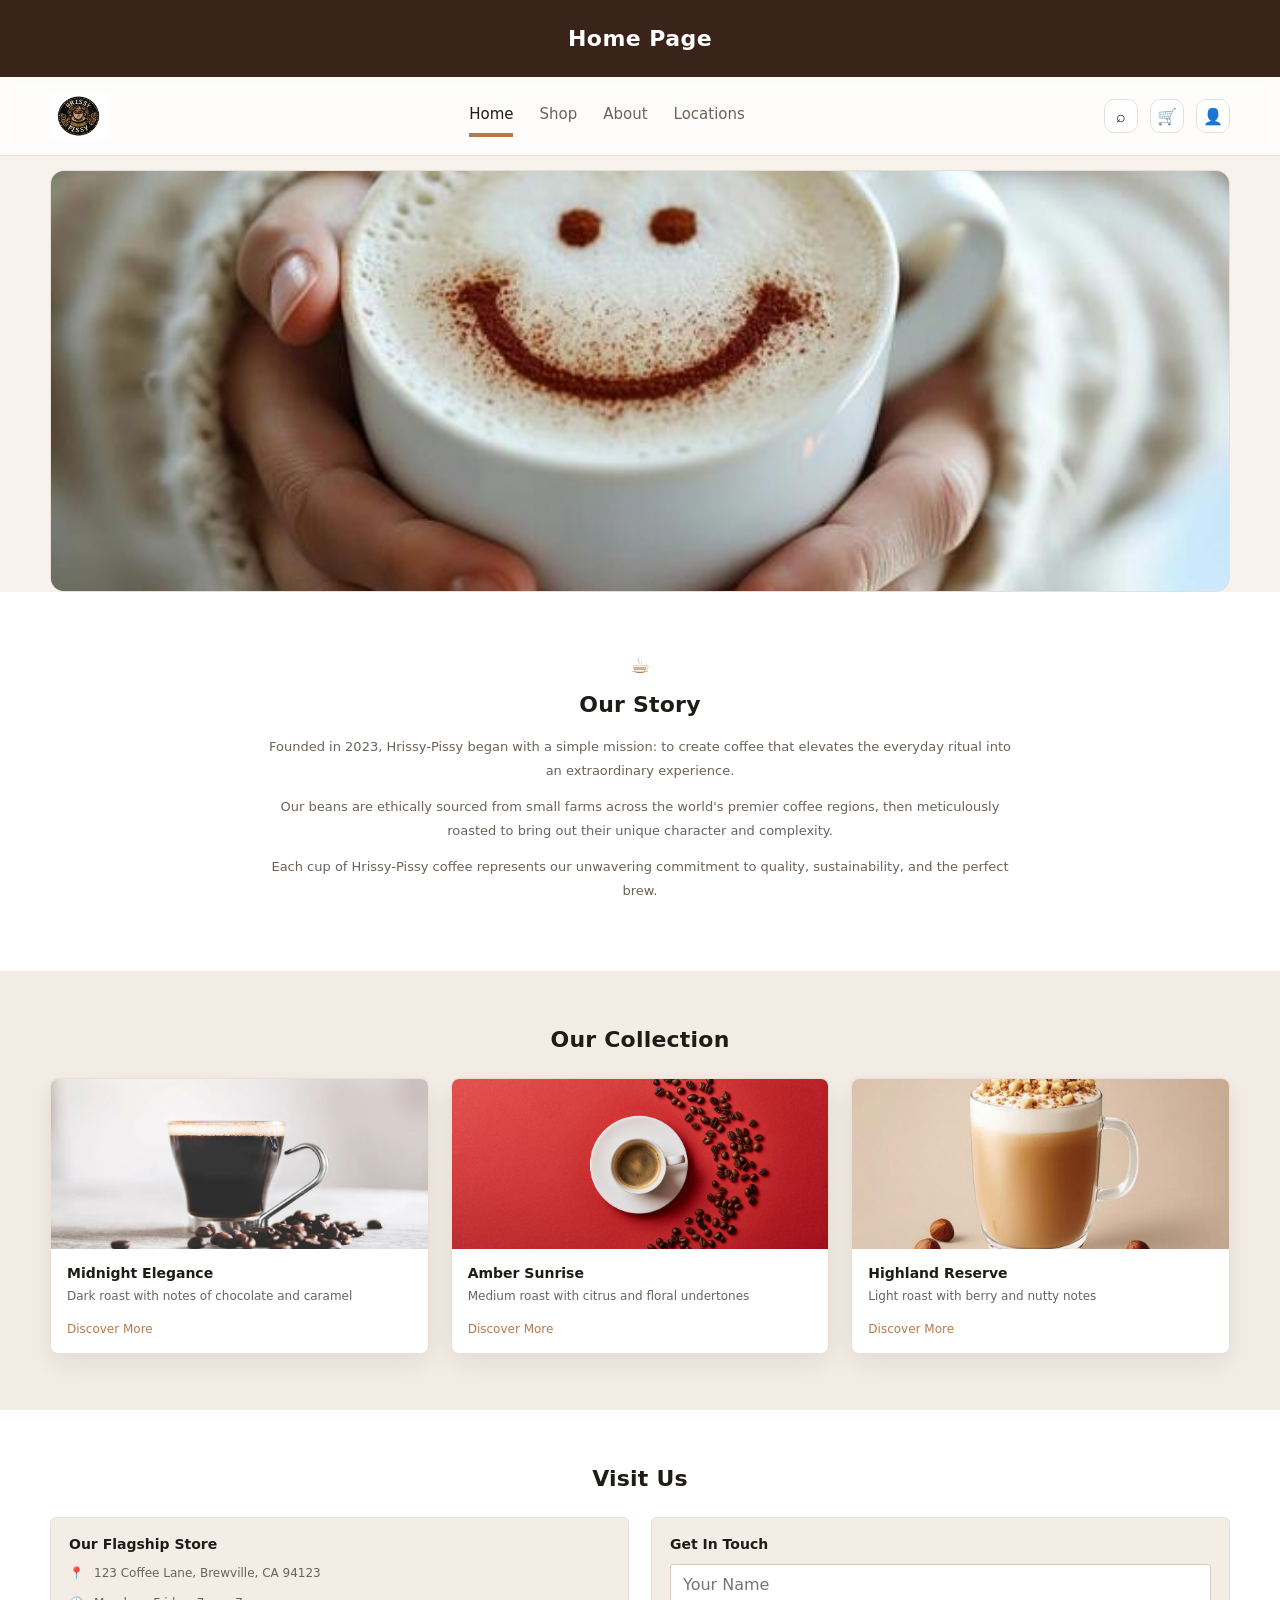
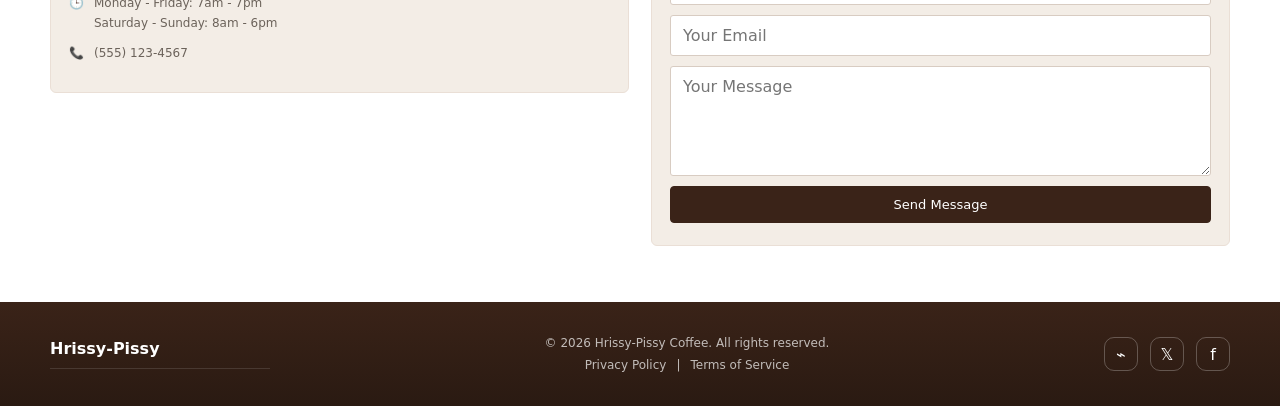
==== templates/index.html @ c489f571 "first commit" ====
<!doctype html>
<html lang="en">
  <head>
    <title>Hrissy-Pissy • Home</title>
    <meta charset="utf-8" />
    <meta name="viewport" content="width=device-width, initial-scale=1" />

    <link rel="stylesheet" href="/static/CSS/styles.css" />
  </head>

  <body data-page="home">
    <div class="page-banner" aria-hidden="true">
      <div class="container">Home Page</div>
    </div>

    <header class="topbar">
      <div class="container nav">
        <a class="brand" href="/" aria-label="Hrissy-Pissy home">
          <img
            class="logo"
            src="/static/Pictures/logo.png"
            alt="Hrissy-Pissy Logo"
          />
        </a>

        <nav class="navlinks" aria-label="Primary navigation">
          <a href="/" data-nav="home">Home</a>
          <a href="/menu" data-nav="menu">Shop</a>
          <a href="/about" data-nav="about">About</a>
          <a href="/service" data-nav="service">Locations</a>
        </nav>

        <div class="navicons" aria-label="Quick actions">
          <a class="iconbtn" href="/menu" title="Search" aria-label="Search"
            >⌕</a
          >
          <a class="iconbtn" href="/cart" title="Cart" aria-label="Cart"
            >🛒</a
          >
          <button class="iconbtn" id="userBtn" aria-label="User">👤</button>
        </div>

        <div class="user-panel" id="userPanel">
            <!-- LOGIN -->
  <div class="login-form">
    <h3>Login</h3>
    <form class="form" onsubmit="return false">
      <input type="email" id="loginEmail" placeholder="Email" required />
      <input type="password" id="loginPassword" placeholder="Password" required />
      <button id="loginSubmit" class="btn btn-primary btn-block" type="button">Login</button>
      <p id="loginError" class="error-msg"></p>
    </form>
    <div class="user-divider"></div>
    <div class="switch-link" id="switchToSignup">
      Don't have an account? Sign up
    </div>
  </div>

  <!-- SIGNUP -->
  <div class="signup-form">
    <h3>Sign Up</h3>
    <form class="form" onsubmit="return false">
      <input type="text" id="signupUsername" placeholder="Name" required />
      <input type="email" id="signupEmail" placeholder="Email" required />
      <input type="password" id="signupPassword" placeholder="Password" required />
      <button id="signupSubmit" class="btn btn-primary btn-block" type="button">Create Account</button>
      <p id="signupError" class="error-msg"></p>
    </form>
    <div class="user-divider"></div>
    <div class="switch-link" id="switchToLogin">
      Already have an account? Login
    </div>
  </div>

          <!-- SIGNUP -->
          <div class="signup-form">
            <h3>Sign Up</h3>
            <form class="form">
              <input type="text" placeholder="Name" required />
              <input type="email" placeholder="Email" required />
              <input type="password" placeholder="Password" required />
              <button class="btn btn-primary btn-block">Create Account</button>
            </form>

            <div class="user-divider"></div>

            <div class="switch-link" id="switchToLogin">
              Already have an account? Log in
            </div>
          </div>
        </div>
      </div>
    </header>

    <main>
      <!-- Hero -->
      <section class="container">
        <div class="hero-banner">
          <img src="/static/Pictures/hero-home.jpg" alt="Coffee preparation" />
          <div class="hero-overlay">
            <h1>Hrissy-Pissy</h1>
            <p>Exquisite coffee for discerning tastes</p>
            <a class="btn btn-primary" href="/menu"
              >Explore Our Collection</a
            >
          </div>
        </div>
      </section>

      <!-- Our Story -->
      <section class="section-block section-white">
        <div class="container center">
          <div class="section-icon" aria-hidden="true">☕</div>
          <h2 class="section-title">Our Story</h2>
          <div class="prose">
            <p>
              Founded in 2023, Hrissy-Pissy began with a simple mission: to
              create coffee that elevates the everyday ritual into an
              extraordinary experience.
            </p>
            <p>
              Our beans are ethically sourced from small farms across the
              world's premier coffee regions, then meticulously roasted to bring
              out their unique character and complexity.
            </p>
            <p>
              Each cup of Hrissy-Pissy coffee represents our unwavering
              commitment to quality, sustainability, and the perfect brew.
            </p>
          </div>
        </div>
      </section>

      <!-- Our Collection -->
      <section class="section-block section-alt">
        <div class="container">
          <h2 class="section-title center">Our Collection</h2>
          <div class="collection-grid">
            <article class="product-card">
              <img
                class="product-img"
                src="/static/Pictures/prod-midnight.jpg"
                alt="Midnight Elegance"
              />
              <div class="product-body">
                <h3>Midnight Elegance</h3>
                <p>Dark roast with notes of chocolate and caramel</p>
                <a class="text-link" href="/menu">Discover More</a>
              </div>
            </article>

            <article class="product-card">
              <img
                class="product-img"
                src="/static/Pictures/prod-amber.jpg"
                alt="Amber Sunrise"
              />
              <div class="product-body">
                <h3>Amber Sunrise</h3>
                <p>Medium roast with citrus and floral undertones</p>
                <a class="text-link" href="/menu">Discover More</a>
              </div>
            </article>

            <article class="product-card">
              <img
                class="product-img"
                src="/static/Pictures/prod-highland.jpg"
                alt="Highland Reserve"
              />
              <div class="product-body">
                <h3>Highland Reserve</h3>
                <p>Light roast with berry and nutty notes</p>
                <a class="text-link" href="/menu">Discover More</a>
              </div>
            </article>
          </div>
        </div>
      </section>

      <!-- Visit Us -->
      <section class="section-block section-white">
        <div class="container">
          <h2 class="section-title center">Visit Us</h2>

          <div class="visit-grid">
            <div class="panel">
              <h3>Our Flagship Store</h3>

              <ul class="icon-list">
                <li>
                  <span aria-hidden="true">📍</span> 123 Coffee Lane, Brewville,
                  CA 94123
                </li>
                <li>
                  <span aria-hidden="true">🕒</span> Monday - Friday: 7am -
                  7pm<br />Saturday - Sunday: 8am - 6pm
                </li>
                <li><span aria-hidden="true">📞</span> (555) 123-4567</li>
              </ul>
            </div>

            <div class="panel">
              <h3>Get In Touch</h3>
              <form class="form" action="#" method="post">
                <label class="sr-only" for="name">Name</label>
                <input
                  id="name"
                  name="name"
                  type="text"
                  placeholder="Your Name"
                />

                <label class="sr-only" for="email">Email</label>
                <input
                  id="email"
                  name="email"
                  type="email"
                  placeholder="Your Email"
                />

                <label class="sr-only" for="message">Message</label>
                <textarea
                  id="message"
                  name="message"
                  rows="4"
                  placeholder="Your Message"
                ></textarea>

                <button class="btn btn-primary btn-block" type="submit">
                  Send Message
                </button>
              </form>
            </div>
          </div>
        </div>
      </section>
    </main>

    <footer class="footer">
      <div class="container footer-inner">
        <div class="footer-left">
          <div class="footer-brand">Hrissy-Pissy</div>
          <div class="footer-line"></div>
        </div>

        <div class="footer-center">
          <div class="footer-muted">
            © 2026 Hrissy-Pissy Coffee. All rights reserved.
          </div>
          <div class="footer-links">
            <a href="#">Privacy Policy</a>
            <span>|</span>
            <a href="#">Terms of Service</a>
          </div>
        </div>

        <div class="footer-right" aria-label="Social links">
          <a class="social" href="#" aria-label="Instagram">⌁</a>
          <a class="social" href="#" aria-label="Twitter">𝕏</a>
          <a class="social" href="#" aria-label="Facebook">f</a>
        </div>
      </div>
    </footer>

    <script src="/static/JS/script.js"></script>
  </body>
</html>
---- static/CSS/styles.css ----
:root{
  --bg:#f7f2ec;
  --bg-alt:#f3ede6;
  --ink:#1f1b16;
  --muted:#6b625a;
  --card:#ffffff;
  --line:#eadfd6;
  --brown:#3a2318;
  --brown-2:#2a1a12;
  --accent:#b57a4b;
  --radius:12px;
  --shadow:0 10px 28px rgba(31,27,22,.08);
}

*{box-sizing:border-box}
html,body{height:100%}
body {
  margin: 0;
  min-height: 100%; /* Ensures the body is at least as tall as the screen */
  display: flex;
  flex-direction: column;
  font-family: ui-sans-serif, system-ui, -apple-system, Segoe UI, Roboto, Helvetica, Arial;
  color: var(--ink);
  background: var(--bg);
}

main {
  flex: 1; 
}


img{max-width:100%; display:block}
a{color:inherit; text-decoration:none}
button{font:inherit}
input,textarea{font:inherit}

.container{
  width:min(1180px, calc(100% - 64px));
  margin:0 auto;
}
@media (max-width: 640px){
  .container{width:calc(100% - 32px)}
}

.page-banner{
  background:var(--brown);
  color:#fff;
  text-align:center;
  padding:26px 0;
  font-weight:700;
  letter-spacing:.02em;
  font-size:22px;
}

/* Header / nav */
.topbar{
  background:rgba(255,255,255,.85);
  border-bottom:1px solid var(--line);
  backdrop-filter: blur(6px);
  position: relative;
  z-index: 400; 
}
.nav{
  display:flex;
  align-items:center;
  justify-content:space-between;
  gap:24px;
  padding:16px 0;
  position: relative;
}
.brand{
  display:flex;
  align-items:center;
  gap:12px;
  font-weight:700;
}
.brand .logo{
  width:60px;
  height:46px;
  /* border-radius:50%; */
  background:var(--brown);
  color:#fff;
  display:grid;
  place-items:center;
  font-size:12px;
}
.brand-name{font-size:16px; letter-spacing:.2px}

.navlinks{
  display:flex;
  align-items:center;
  gap:26px;
  color:var(--muted);
  font-size:15px;
}
.navlinks a{
  padding:10px 0;
  border-bottom:4px solid transparent;
}
.navlinks a:hover{color:var(--ink)}
.navlinks a.active{color:var(--ink); border-bottom-color:var(--accent)}

.navicons{display:flex; align-items:center; gap:12px}
.iconbtn{
  width:34px;
  height:34px;
  border-radius:10px;
  border:1px solid var(--line);
  background:#fff;
  display:grid;
  place-items:center;
  color:var(--ink);
}
.iconbtn:hover{background:rgba(181,122,75,.08); border-color:rgba(181,122,75,.35)}

@media (max-width: 900px){
  .nav{flex-wrap:wrap; justify-content:center}
  .navlinks{flex-wrap:wrap; justify-content:center}
}

/* Sections */
.section-block{padding:56px 0}
.section-white{background:#fff}
.section-alt{background:var(--bg-alt)}

.center{text-align:center}
.muted{color:var(--muted)}

.section-icon{
  width:34px;
  height:34px;
  margin:0 auto 10px;
  display:grid;
  place-items:center;
  color:var(--accent);
  font-size:22px;
}

.section-title{
  margin:0;
  font-size:22px;
  letter-spacing:.01em;
}

.prose{max-width:760px; margin:18px auto 0; color:var(--muted); font-size:13px; line-height:1.85}
.prose p{margin:0 0 12px}

/* Hero banner */
.hero-banner{
  margin:14px 0 0;
  border-radius:14px;
  overflow:hidden;
  border:1px solid var(--line);
  background:#ddd;
  position:relative;
   z-index: 1;
}
.hero-banner img{
  width:100%;
  height:420px;
  object-fit:cover;
  filter:saturate(.95);
  transition: filter .35s ease;
}
.hero-banner:hover img{
  filter: blur(6px) saturate(.95) brightness(.85);
}
.hero-short img{height:500px}

.hero-overlay{
  position:absolute;
  inset:0;
  display:flex;
  align-items:center;
  justify-content:center;
  flex-direction:column;
  gap:10px;
  text-align:center;
  padding:32px;
  color:#fff;
  background:linear-gradient(90deg, rgba(0,0,0,.40), rgba(0,0,0,.18));
  opacity: 0;
  pointer-events: none;
  transition: opacity .35s ease;
}
.hero-banner:hover .hero-overlay{
  opacity: 1;
  pointer-events: auto;
}
.hero-overlay h1{margin:0; font-size:44px; letter-spacing:.01em}
.hero-overlay p{margin:0; font-size:13px; color:rgba(255,255,255,.85)}
.hero-left{align-items:flex-start; text-align:left}

@media (max-width: 640px){
  .hero-overlay h1{font-size:32px}
  .hero-banner img{height:360px}
}

/* Buttons / links */
.btn{
  display:inline-flex;
  align-items:center;
  justify-content:center;
  gap:8px;
  border-radius:4px;
  border:1px solid transparent;
  padding:10px 14px;
  font-size:13px;
  cursor:pointer;
  background:#fff;
}
.btn-primary{
  background:var(--brown);
  border-color:var(--brown);
  color:#fff;
  margin-bottom: 4px;
}
.btn-primary:hover{background:var(--brown-2); border-color:var(--brown-2)}
.btn-block{width:100%}
.btn-sm{padding:8px 12px; font-size:12px; border-radius:4px; background:var(--brown); color:#fff}
.btn-sm:hover{background:var(--brown-2)}

.text-link{color:var(--accent); font-size:12px}
.text-link:hover{text-decoration:underline}

/* Collection cards (Home) */
.collection-grid{
  margin-top:26px;
  display:grid;
  grid-template-columns:repeat(3, 1fr);
  gap:22px;
}
@media (max-width: 900px){
  .collection-grid{grid-template-columns:1fr}
}
.product-card{
  background:var(--card);
  border:1px solid var(--line);
  border-radius:8px;
  box-shadow:var(--shadow);
  overflow:hidden;
}
.product-img{height:170px; width:100%; object-fit:cover}
.product-body{padding:16px}
.product-body h3{margin:0 0 6px; font-size:14px}
.product-body p{margin:0 0 12px; color:var(--muted); font-size:12px; line-height:1.6}


.product-page {
  display: flex;
  align-items: flex-start;
  gap: 50px;
  margin-bottom: 6x;
}

.product-page-media {
  flex: 0 0 400px; /* fixed image width */
}

.product-page-media img {
  width: 100%;
  border-radius: var(--radius);
  border: 1px solid var(--line);
  box-shadow: var(--shadow);
}

.product-page-info {
  flex: 1;
  padding-left: 6px;
  
}

.product-page-info h1 {
  margin-top: 0;
  font-size: 28px;
}
.product-page-info h3 {
  font-size: 22px;
  margin: 16px 0;
  color: var(--brown);
}

.product-page-info > * {
  margin-bottom: 16px;
}

.product-page-info p {
  line-height: 1.7;
}

/* Mobile layout */
@media (max-width: 900px) {
  .product-page {
    flex-direction: column;
  }

  .product-page-media {
    flex: unset;
    width: 100%;
  }
}
/* Visit section panels */
.visit-grid{
  margin-top:26px;
  display:grid;
  grid-template-columns:1fr 1fr;
  gap:22px;
  align-items:start;
}
@media (max-width: 900px){
  .visit-grid{grid-template-columns:1fr}
}
.panel{
  background:var(--bg-alt);
  border:1px solid var(--line);
  border-radius:6px;
  padding:18px;
}
.panel h3{margin:0 0 12px; font-size:14px}

.icon-list{margin:0; padding:0; list-style:none; color:var(--muted); font-size:12px; line-height:1.65}
.icon-list li{display:flex; gap:10px; margin:0 0 10px}
.icon-list li span{color:var(--accent)}
.icon-list.compact li{margin-bottom:8px}

.form{display:flex; flex-direction:column; gap:10px}
.form input,
.form textarea{
  width:100%;
  border:1px solid #d8ccc2;
  border-radius:3px;
  padding:10px 12px;
  background:#fff;
}
.form textarea{resize:vertical; min-height:110px}
.form input:focus,
.form textarea:focus{outline:2px solid rgba(181,122,75,.22); border-color:rgba(181,122,75,.45)}

.sr-only{
  position:absolute;
  width:1px;
  height:1px;
  padding:0;
  margin:-1px;
  overflow:hidden;
  clip:rect(0,0,0,0);
  white-space:nowrap;
  border:0;
}

/* About: features */
.features{
  margin-top:22px;
  display:grid;
  grid-template-columns:repeat(4, 1fr);
  gap:22px;
  text-align:center;
}
@media (max-width: 1000px){
  .features{grid-template-columns:repeat(2, 1fr)}
}
@media (max-width: 640px){
  .features{grid-template-columns:1fr}
}
.feature-icon{color:var(--accent); font-size:22px; margin-bottom:8px}
.feature h3{margin:0 0 6px; font-size:15px}
.feature p{margin:0; color:var(--muted); font-size:14px; line-height:1.6}

/* About: split */
.split{
  display:grid;
  grid-template-columns: 420px 1fr;
  gap:34px;
  align-items:center;
}
@media (max-width: 900px){
  .split{grid-template-columns:1fr}
}
.split-media img{
  width:100%;
  border-radius:12px;
  border:1px solid var(--line);
  box-shadow:var(--shadow);
}
.caps{margin:0 0 10px; font-size:32px; letter-spacing:.02em}
.lead{margin:0; font-size:16px; line-height:1.85; font-weight:700; color:#1a1411}

/* Reviews */
.review-grid{
  margin-top:24px;
  display:grid;
  grid-template-columns:repeat(3, 1fr);
  gap:22px;
}
@media (max-width: 900px){
  .review-grid{grid-template-columns:1fr}
}
.review-card{
  background:#fff;
  border:1px solid var(--line);
  border-radius:6px;
  padding:16px;
  box-shadow:var(--shadow);
}
.review-head{display:flex; gap:12px; align-items:center; margin-bottom:10px}
.avatar{width:34px; height:34px; border-radius:50%; background:linear-gradient(135deg, #d8ccc2, #f7f2ec); border:1px solid var(--line)}
.review-name{font-weight:700; font-size:12px}
.review-date{color:var(--muted); font-size:11px}
.stars{color:#d7a330; font-size:12px; margin-bottom:8px}
.review-card p{margin:0; color:var(--muted); font-size:12px; line-height:1.7}

/* Shop */
.page-h1{margin:0 0 26px; font-size:28px; letter-spacing:.01em}

.shop-layout{
  display:grid;
  grid-template-columns: 280px 1fr;
  gap:22px;
}
@media (max-width: 1000px){
  .shop-layout{grid-template-columns:1fr}
}

.card-soft{
  background:#fff;
  border:1px solid var(--line);
  border-radius:6px;
  box-shadow:var(--shadow);
  margin-bottom: 6px;
}

.sidebar{padding:18px}
.sidebar-title{margin:0 0 14px; font-size:16px}
.sidebar-links{display:flex; flex-direction:column; gap:10px}
.pill{
  padding:10px 12px;
  border-radius:6px;
  color:var(--ink);
  background:transparent;
}
.pill:hover{background:rgba(181,122,75,.08)}
.pill.active{background:var(--brown); color:#fff}

.products{
  display:grid;
  grid-template-columns:repeat(3, 1fr);
  gap:22px;
}
@media (max-width: 1100px){
  .products{grid-template-columns:repeat(2, 1fr)}
}
@media (max-width: 640px){
  .products{grid-template-columns:1fr}
}

.product-tile{
  background:#fff;
  border:1px solid var(--line);
  border-radius:8px;
  overflow:hidden;
  box-shadow:var(--shadow);
}
.product-tile img{height:170px; width:100%; object-fit:cover}
.tile-body{padding:14px}
.tile-body h3{margin:0 0 6px; font-size:14px}
.tile-body p{margin:0 0 12px; color:var(--muted); font-size:12px; line-height:1.6}
.tile-bottom{display:flex; align-items:center; justify-content:space-between; gap:12px}
.tile-bottom strong{font-size:13px}

/* Locations */
.location-card{
  margin-top:26px;
  display:grid;
  grid-template-columns: 1.1fr 1fr;
  gap:0;
  background:#fff;
  border:1px solid var(--line);
  border-radius:10px;
  overflow:hidden;
  box-shadow:var(--shadow);
}
.location-media img{width:100%; height:100%; min-height:250px; object-fit:cover}
.location-info{padding:18px}
.location-info h2{margin:0 0 12px; font-size:16px}
.amenities{display:flex; flex-wrap:wrap; gap:8px; margin:12px 0 14px}
.amenity{
  padding:6px 10px;
  border-radius:999px;
  background:rgba(107,98,90,.10);
  color:#2a1a12;
  font-size:11px;
  border:1px solid rgba(234,223,214,.9);
}
@media (max-width: 900px){
  .location-card{grid-template-columns:1fr}
  .location-media img{min-height:220px}
}

/* Cart */
.cart-layout{
  margin-top:24px;
  display:grid;
  grid-template-columns: 2fr 1fr;
  gap:22px;
  align-items:start;
}
@media (max-width: 1000px){
  .cart-layout{grid-template-columns:1fr}
}

.card-soft-head{
  padding:18px;
  font-weight:700;
  border-bottom:1px solid var(--line);
}

.cart-card{padding-bottom:16px}
.cart-rows{padding:6px 18px 0}
.cart-row{
  display:flex;
  align-items:flex-start;
  justify-content:space-between;
  gap:18px;
  padding:18px 0;
}
.cart-item{min-width:0}
.cart-name{font-weight:700; font-size:13px; margin-bottom:6px}
.cart-sub{color:var(--muted); font-size:12px; margin-bottom:12px}

.qty{
  display:inline-flex;
  align-items:center;
  border:1px solid #d8ccc2;
  border-radius:3px;
  overflow:hidden;
  background:#fff;
}
.qty button{
  width:34px;
  height:32px;
  border:0;
  background:#fff;
  cursor:pointer;
}
.qty button:hover{background:rgba(181,122,75,.08)}
.qty span{width:34px; text-align:center; font-size:12px}

.cart-right{text-align:right; display:flex; flex-direction:column; gap:12px; align-items:flex-end}
.line-total{font-weight:700; font-size:13px}
.trash{
  width:34px;
  height:34px;
  border-radius:6px;
  border:1px solid #d8ccc2;
  background:#fff;
  cursor:pointer;
}
.trash:hover{border-color:#e8b8b8; background:#fff5f5}

.divider{height:1px; background:var(--line)}

.continue{
  display:inline-flex;
  gap:10px;
  align-items:center;
  color:var(--accent);
  font-size:13px;
  padding:14px 18px 0;
}
.continue:hover{text-decoration:underline}

.summary-card .summary-body{padding:18px}
.sum-row{display:flex; justify-content:space-between; color:var(--muted); font-size:13px; padding:8px 0}
.sum-total{display:flex; justify-content:space-between; padding:10px 0 18px}

/* Footer */
.footer{
  background:linear-gradient(180deg, var(--brown), var(--brown-2));
  color:#fff;
  padding:34px 0;
}
.footer-inner{
  display:flex;
  align-items:center;
  justify-content:space-between;
  gap:18px;
  flex-wrap:wrap;
}
.footer-brand{font-weight:700}
.footer-line{height:1px; width:220px; background:rgba(255,255,255,.12); margin-top:10px}
.footer-center{text-align:center}
.footer-muted{color:rgba(255,255,255,.70); font-size:12px}
.footer-links{margin-top:8px; display:flex; gap:10px; justify-content:center; color:rgba(255,255,255,.70); font-size:12px}
.footer-links a:hover{color:#fff}

.footer-right{display:flex; gap:12px}
.social{
  width:34px;
  height:34px;
  border-radius:10px;
  border:1px solid rgba(255,255,255,.25);
  display:grid;
  place-items:center;
  color:#fff;
}
.social:hover{background:rgba(255,255,255,.08)}



/* Products column wrapper */
.products-area {
  display: flex;
  flex-direction: column;
}

/* SEARCH BAR */
.shop-search {
  max-width: 480px;
  margin-bottom: 24px;
  position: relative;
}

.shop-search input {
  width: 100%;
  padding: 12px 14px;
  border-radius: 8px;
  border: 1px solid var(--line);
  font-size: 14px;
  background: #fff;
  transition: all .2s ease;
}

.shop-search input:focus {
  outline: none;
  border-color: var(--accent);
  box-shadow: 0 0 0 3px rgba(181,122,75,.15);
}

#productSearchCount {
  position: absolute;
  right: 14px;
  top: 50%;
  transform: translateY(-50%);
  font-size: 12px;
  color: var(--muted);
}

.no-products {
  display: none;
  padding: 40px 0;
  text-align: center;
  font-size: 14px;
  color: var(--muted);
}

.highlight {
  background: rgba(181,122,75,.2);
  border-radius: 3px;
  padding: 0 2px;
}


.video-wrapper {
  position: relative;
  width: 100%;
  aspect-ratio: 16 / 9;
  overflow: hidden;
  border-radius: 12px;
}

.video-wrapper video {
  width: 100%;
  height: 100%;
  object-fit: cover;
}

.promo-video {
  margin-top: 30px;
  display: flex;
  justify-content: center;
}

.promo-video .video-wrapper {
  width: 100%;
  max-width: 860px;
}

/* =========================
   LOGIN PANEL (IMPROVED)
========================= */

/* make navicons the anchor */
.navicons {
  position: relative;
}

/* panel */
.user-panel {
  position: absolute;
  top: calc(100% + 8px);
  right: 0;
  width: 300px;
  background: #fff;
  border: 1px solid var(--line);
  border-radius: 14px;
  box-shadow: 0 20px 48px rgba(31,27,22,.13);
  padding: 24px;
  z-index: 300;
  opacity: 0;
  transform: translateY(-6px) scale(.98);
  pointer-events: none;
  transition: opacity .2s ease, transform .2s ease;
}
.user-panel.open {
  opacity: 1;
  transform: translateY(0) scale(1);
  pointer-events: auto;
}
.user-panel h3 {
  margin: 0 0 16px;
  font-size: 15px;
  font-weight: 700;
  color: var(--brown);
}
.user-panel .form { gap: 10px; }
.user-panel .form input {
  font-size: 13px;
  padding: 10px 12px;
  border-radius: 7px;
  border: 1px solid #d8ccc2;
  background: var(--bg);
  transition: border-color .15s, box-shadow .15s;
}
.user-panel .form input:focus {
  outline: none;
  border-color: var(--accent);
  box-shadow: 0 0 0 3px rgba(181,122,75,.14);
  background: #fff;
}
.user-panel .form input::placeholder { color: #b8aca2; }
.signup-form { display: none; }
.user-panel.signup-mode .login-form { display: none; }
.user-panel.signup-mode .signup-form { display: block; }
.user-divider { height: 1px; background: var(--line); margin: 16px 0 12px; }
.switch-link { font-size: 12px; text-align: center; cursor: pointer; color: var(--accent); }
.switch-link:hover { text-decoration: underline; }
#userBtn.active { background: var(--brown); color: #fff; border-color: var(--brown); }
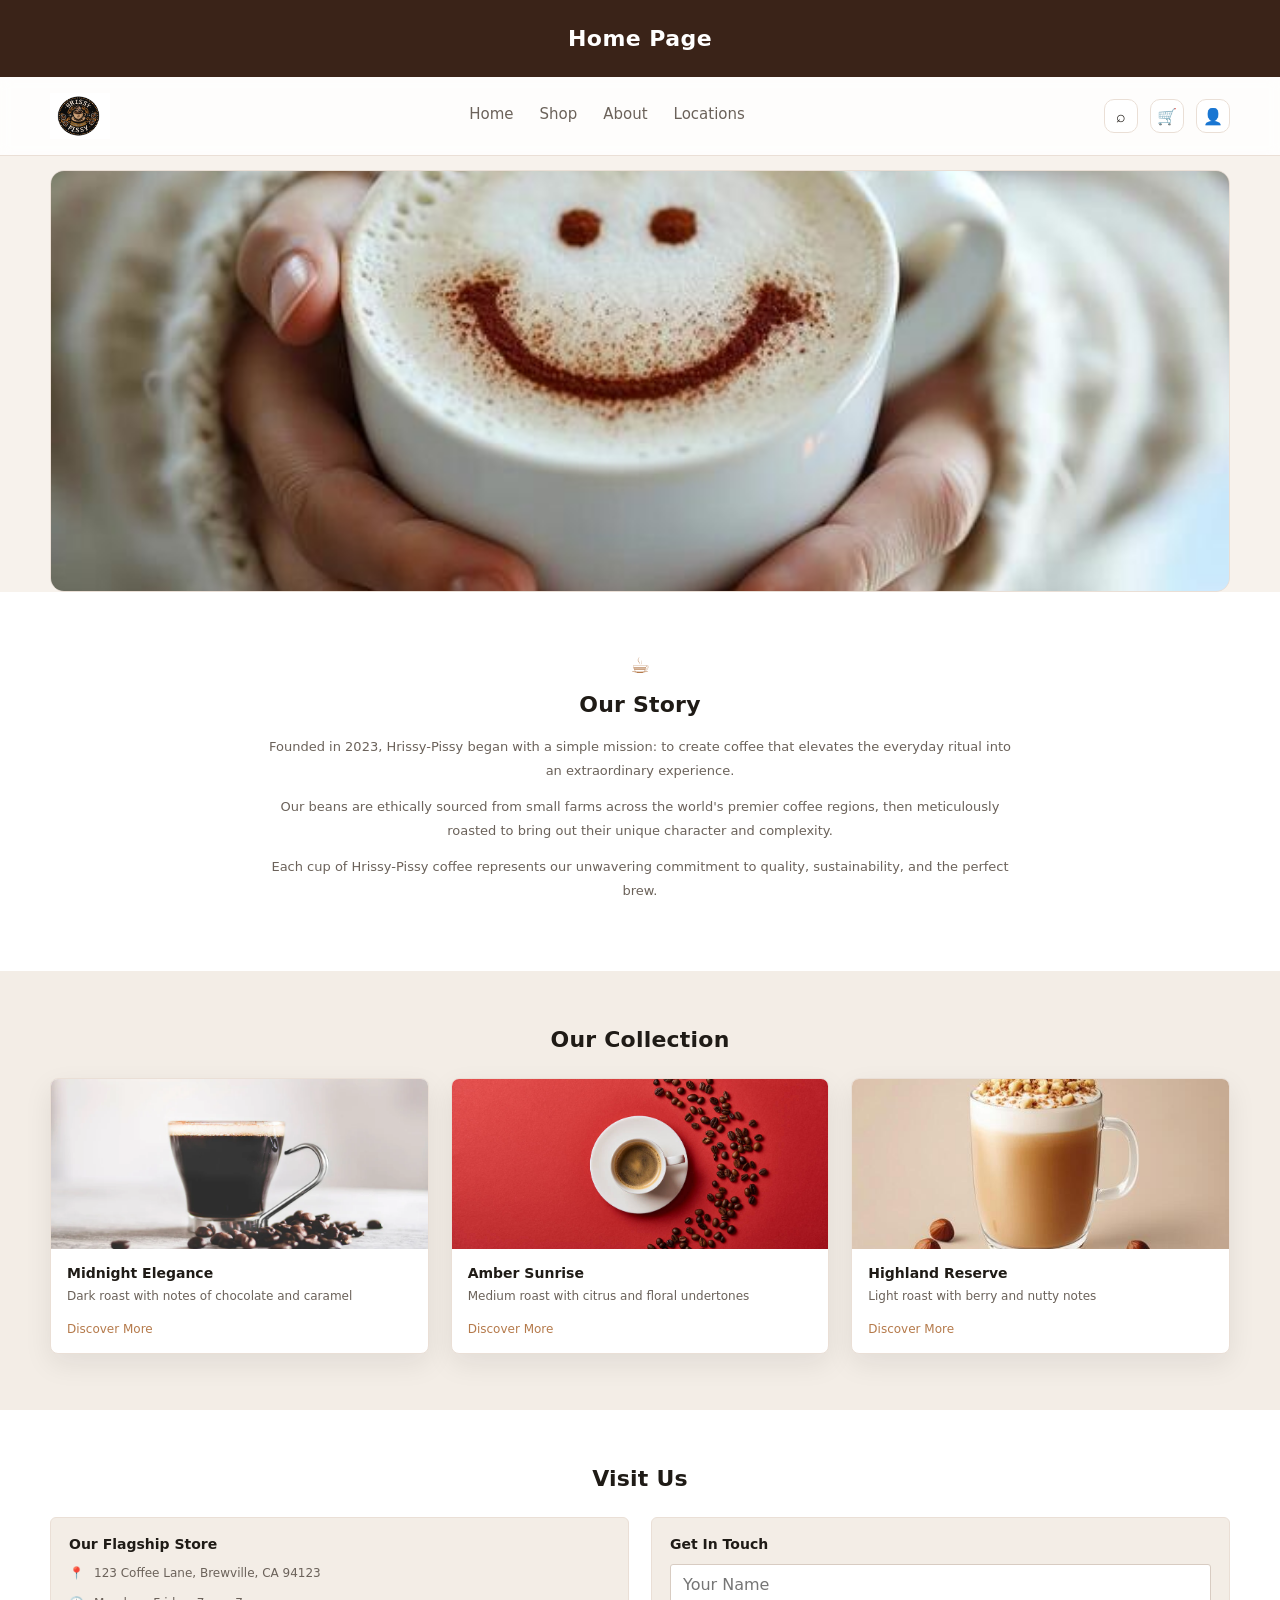
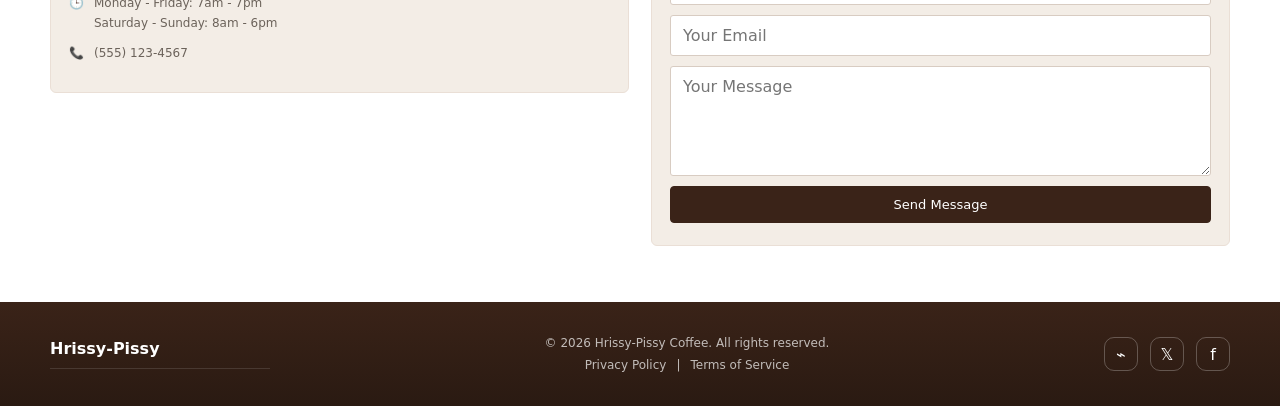
==== commit 2f3861e9: "fix login" ====
--- a/templates/index.html
+++ b/templates/index.html
@@ -40,55 +40,34 @@
           <button class="iconbtn" id="userBtn" aria-label="User">👤</button>
         </div>
 
-        <div class="user-panel" id="userPanel">
-            <!-- LOGIN -->
-  <div class="login-form">
-    <h3>Login</h3>
-    <form class="form" onsubmit="return false">
-      <input type="email" id="loginEmail" placeholder="Email" required />
-      <input type="password" id="loginPassword" placeholder="Password" required />
-      <button id="loginSubmit" class="btn btn-primary btn-block" type="button">Login</button>
-      <p id="loginError" class="error-msg"></p>
-    </form>
-    <div class="user-divider"></div>
-    <div class="switch-link" id="switchToSignup">
-      Don't have an account? Sign up
+            <!-- USER PANEL (FIXED: only ONE) -->
+    <div class="user-panel" id="userPanel">
+
+      <!-- LOGIN -->
+      <div class="login-form">
+        <h3>Login</h3>
+        <input type="email" id="loginEmail" placeholder="Email" />
+        <input type="password" id="loginPassword" placeholder="Password" />
+        <button id="loginSubmit">Login</button>
+        <p id="loginError"></p>
+
+        <div class="switch-link" id="switchToSignup">Sign up</div>
+      </div>
+
+      <!-- SIGNUP -->
+      <div class="signup-form" style="display:none;">
+        <h3>Sign Up</h3>
+        <input type="text" id="signupUsername" placeholder="Name" />
+        <input type="email" id="signupEmail" placeholder="Email" />
+        <input type="password" id="signupPassword" placeholder="Password" />
+        <input type="password" id="signupConfirmPassword" placeholder="Confirm" />
+        <button id="signupSubmit">Create Account</button>
+        <p id="signupError"></p>
+
+        <div class="switch-link" id="switchToLogin">Login</div>
+      </div>
+
     </div>
-  </div>
-
-  <!-- SIGNUP -->
-  <div class="signup-form">
-    <h3>Sign Up</h3>
-    <form class="form" onsubmit="return false">
-      <input type="text" id="signupUsername" placeholder="Name" required />
-      <input type="email" id="signupEmail" placeholder="Email" required />
-      <input type="password" id="signupPassword" placeholder="Password" required />
-      <button id="signupSubmit" class="btn btn-primary btn-block" type="button">Create Account</button>
-      <p id="signupError" class="error-msg"></p>
-    </form>
-    <div class="user-divider"></div>
-    <div class="switch-link" id="switchToLogin">
-      Already have an account? Login
-    </div>
-  </div>
-
-          <!-- SIGNUP -->
-          <div class="signup-form">
-            <h3>Sign Up</h3>
-            <form class="form">
-              <input type="text" placeholder="Name" required />
-              <input type="email" placeholder="Email" required />
-              <input type="password" placeholder="Password" required />
-              <button class="btn btn-primary btn-block">Create Account</button>
-            </form>
-
-            <div class="user-divider"></div>
-
-            <div class="switch-link" id="switchToLogin">
-              Already have an account? Log in
-            </div>
-          </div>
-        </div>
       </div>
     </header>
 
--- a/static/CSS/styles.css
+++ b/static/CSS/styles.css
@@ -744,4 +744,12 @@
 .user-divider { height: 1px; background: var(--line); margin: 16px 0 12px; }
 .switch-link { font-size: 12px; text-align: center; cursor: pointer; color: var(--accent); }
 .switch-link:hover { text-decoration: underline; }
-#userBtn.active { background: var(--brown); color: #fff; border-color: var(--brown); }+#userBtn.active { background: var(--brown); color: #fff; border-color: var(--brown); }
+
+.error-msg {
+    color: #e53e3e;
+    font-size: 0.82rem;
+    display: block;
+    margin-top: 2px;
+    min-height: 1em;
+}
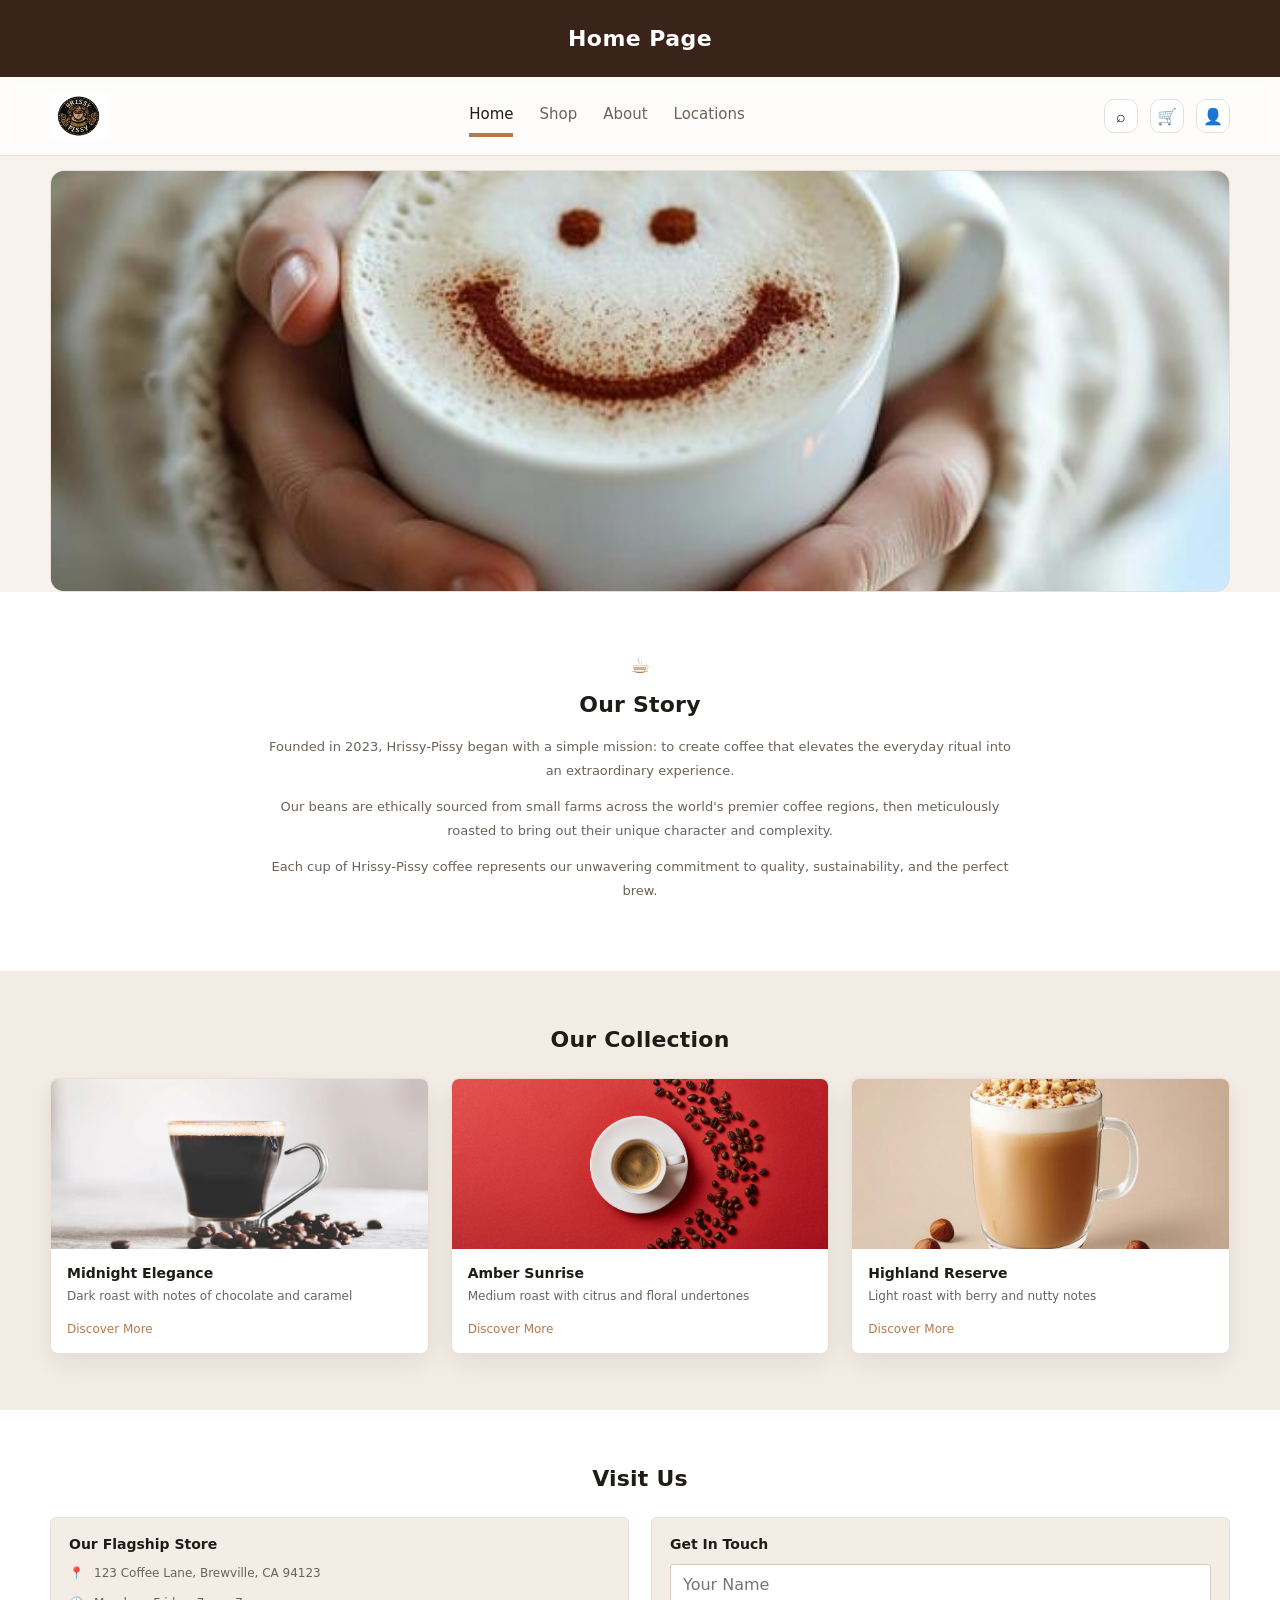
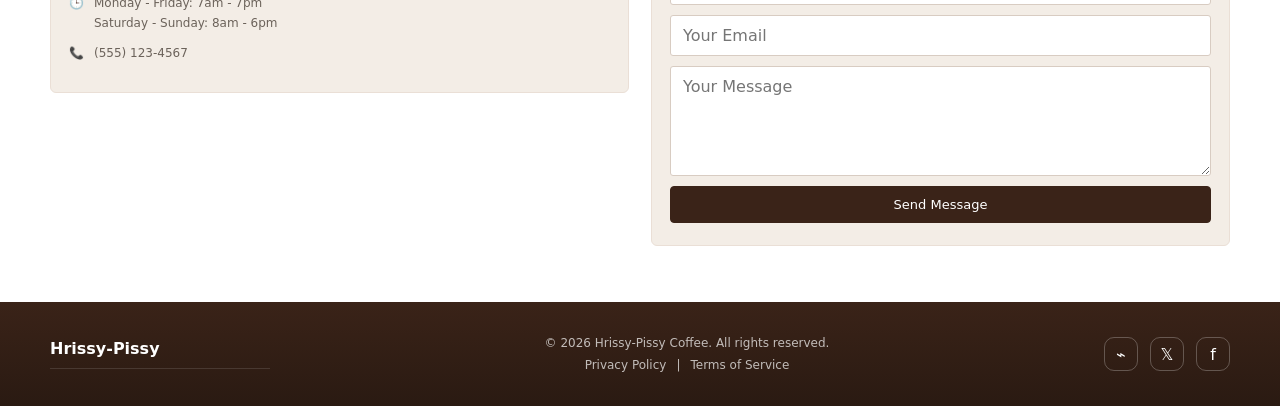
==== commit 83098ad6: "fix double signup" ====
--- a/templates/index.html
+++ b/templates/index.html
@@ -1,247 +1,221 @@
 <!doctype html>
 <html lang="en">
-  <head>
-    <title>Hrissy-Pissy • Home</title>
-    <meta charset="utf-8" />
-    <meta name="viewport" content="width=device-width, initial-scale=1" />
-
-    <link rel="stylesheet" href="/static/CSS/styles.css" />
-  </head>
-
-  <body data-page="home">
-    <div class="page-banner" aria-hidden="true">
-      <div class="container">Home Page</div>
+
+<head>
+  <title>Hrissy-Pissy • Home</title>
+  <meta charset="utf-8" />
+  <meta name="viewport" content="width=device-width, initial-scale=1" />
+
+  <link rel="stylesheet" href="/static/CSS/styles.css" />
+</head>
+
+<body data-page="home">
+  <div class="page-banner" aria-hidden="true">
+    <div class="container">Home Page</div>
+  </div>
+
+  <header class="topbar">
+    <div class="container nav">
+      <a class="brand" href="/" aria-label="Hrissy-Pissy home">
+        <img class="logo" src="/static/Pictures/logo.png" alt="Hrissy-Pissy Logo" />
+      </a>
+
+      <nav class="navlinks" aria-label="Primary navigation">
+        <a href="/" data-nav="home">Home</a>
+        <a href="/menu" data-nav="menu">Shop</a>
+        <a href="/about" data-nav="about">About</a>
+        <a href="/service" data-nav="service">Locations</a>
+      </nav>
+
+      <div class="navicons" aria-label="Quick actions">
+        <a class="iconbtn" href="/menu" title="Search" aria-label="Search">⌕</a>
+        <a class="iconbtn" href="/cart" title="Cart" aria-label="Cart">🛒</a>
+        <button class="iconbtn" id="userBtn" aria-label="User">👤</button>
+      </div>
+
+
+      <div class="user-panel" id="userPanel">
+        <!-- LOGIN -->
+        <div class="login-form">
+          <h3>Login</h3>
+          <form class="form" onsubmit="return false;">
+            <input type="email" id="loginEmail" placeholder="Email" required />
+            <input type="password" id="loginPassword" placeholder="Password" required />
+            <button id="loginSubmit" class="btn btn-primary btn-block" type="button">
+              Login
+            </button>
+            <p id="loginError" class="error-msg"></p>
+          </form>
+          <div class="user-divider"></div>
+          <div class="switch-link" id="switchToSignup">
+            Don't have an account? Sign up
+          </div>
+        </div>
+
+        <!-- SIGNUP -->
+        <div class="signup-form">
+          <h3>Sign Up</h3>
+          <form class="form" onsubmit="return false;">
+            <input type="text" id="signupUsername" placeholder="Name" required />
+            <input type="email" id="signupEmail" placeholder="Email" required />
+            <input type="password" id="signupPassword" placeholder="Password" required />
+            <button id="signupSubmit" class="btn btn-primary btn-block" type="button">
+              Create Account
+            </button>
+            <p id="signupError" class="error-msg"></p>
+          </form>
+          <div class="user-divider"></div>
+          <div class="switch-link" id="switchToLogin">
+            Already have an account? Login
+          </div>
+        </div>
+      </div>
     </div>
-
-    <header class="topbar">
-      <div class="container nav">
-        <a class="brand" href="/" aria-label="Hrissy-Pissy home">
-          <img
-            class="logo"
-            src="/static/Pictures/logo.png"
-            alt="Hrissy-Pissy Logo"
-          />
-        </a>
-
-        <nav class="navlinks" aria-label="Primary navigation">
-          <a href="/" data-nav="home">Home</a>
-          <a href="/menu" data-nav="menu">Shop</a>
-          <a href="/about" data-nav="about">About</a>
-          <a href="/service" data-nav="service">Locations</a>
-        </nav>
-
-        <div class="navicons" aria-label="Quick actions">
-          <a class="iconbtn" href="/menu" title="Search" aria-label="Search"
-            >⌕</a
-          >
-          <a class="iconbtn" href="/cart" title="Cart" aria-label="Cart"
-            >🛒</a
-          >
-          <button class="iconbtn" id="userBtn" aria-label="User">👤</button>
-        </div>
-
-            <!-- USER PANEL (FIXED: only ONE) -->
-    <div class="user-panel" id="userPanel">
-
-      <!-- LOGIN -->
-      <div class="login-form">
-        <h3>Login</h3>
-        <input type="email" id="loginEmail" placeholder="Email" />
-        <input type="password" id="loginPassword" placeholder="Password" />
-        <button id="loginSubmit">Login</button>
-        <p id="loginError"></p>
-
-        <div class="switch-link" id="switchToSignup">Sign up</div>
-      </div>
-
-      <!-- SIGNUP -->
-      <div class="signup-form" style="display:none;">
-        <h3>Sign Up</h3>
-        <input type="text" id="signupUsername" placeholder="Name" />
-        <input type="email" id="signupEmail" placeholder="Email" />
-        <input type="password" id="signupPassword" placeholder="Password" />
-        <input type="password" id="signupConfirmPassword" placeholder="Confirm" />
-        <button id="signupSubmit">Create Account</button>
-        <p id="signupError"></p>
-
-        <div class="switch-link" id="switchToLogin">Login</div>
-      </div>
-
+  </header>
+
+  <main>
+    <!-- Hero -->
+    <section class="container">
+      <div class="hero-banner">
+        <img src="/static/Pictures/hero-home.jpg" alt="Coffee preparation" />
+        <div class="hero-overlay">
+          <h1>Hrissy-Pissy</h1>
+          <p>Exquisite coffee for discerning tastes</p>
+          <a class="btn btn-primary" href="/menu">Explore Our Collection</a>
+        </div>
+      </div>
+    </section>
+
+    <!-- Our Story -->
+    <section class="section-block section-white">
+      <div class="container center">
+        <div class="section-icon" aria-hidden="true">☕</div>
+        <h2 class="section-title">Our Story</h2>
+        <div class="prose">
+          <p>
+            Founded in 2023, Hrissy-Pissy began with a simple mission: to
+            create coffee that elevates the everyday ritual into an
+            extraordinary experience.
+          </p>
+          <p>
+            Our beans are ethically sourced from small farms across the
+            world's premier coffee regions, then meticulously roasted to bring
+            out their unique character and complexity.
+          </p>
+          <p>
+            Each cup of Hrissy-Pissy coffee represents our unwavering
+            commitment to quality, sustainability, and the perfect brew.
+          </p>
+        </div>
+      </div>
+    </section>
+
+    <!-- Our Collection -->
+    <section class="section-block section-alt">
+      <div class="container">
+        <h2 class="section-title center">Our Collection</h2>
+        <div class="collection-grid">
+          <article class="product-card">
+            <img class="product-img" src="/static/Pictures/prod-midnight.jpg" alt="Midnight Elegance" />
+            <div class="product-body">
+              <h3>Midnight Elegance</h3>
+              <p>Dark roast with notes of chocolate and caramel</p>
+              <a class="text-link" href="/menu">Discover More</a>
+            </div>
+          </article>
+
+          <article class="product-card">
+            <img class="product-img" src="/static/Pictures/prod-amber.jpg" alt="Amber Sunrise" />
+            <div class="product-body">
+              <h3>Amber Sunrise</h3>
+              <p>Medium roast with citrus and floral undertones</p>
+              <a class="text-link" href="/menu">Discover More</a>
+            </div>
+          </article>
+
+          <article class="product-card">
+            <img class="product-img" src="/static/Pictures/prod-highland.jpg" alt="Highland Reserve" />
+            <div class="product-body">
+              <h3>Highland Reserve</h3>
+              <p>Light roast with berry and nutty notes</p>
+              <a class="text-link" href="/menu">Discover More</a>
+            </div>
+          </article>
+        </div>
+      </div>
+    </section>
+
+    <!-- Visit Us -->
+    <section class="section-block section-white">
+      <div class="container">
+        <h2 class="section-title center">Visit Us</h2>
+
+        <div class="visit-grid">
+          <div class="panel">
+            <h3>Our Flagship Store</h3>
+
+            <ul class="icon-list">
+              <li>
+                <span aria-hidden="true">📍</span> 123 Coffee Lane, Brewville,
+                CA 94123
+              </li>
+              <li>
+                <span aria-hidden="true">🕒</span> Monday - Friday: 7am -
+                7pm<br />Saturday - Sunday: 8am - 6pm
+              </li>
+              <li><span aria-hidden="true">📞</span> (555) 123-4567</li>
+            </ul>
+          </div>
+
+          <div class="panel">
+            <h3>Get In Touch</h3>
+            <form class="form" action="#" method="post">
+              <label class="sr-only" for="name">Name</label>
+              <input id="name" name="name" type="text" placeholder="Your Name" />
+
+              <label class="sr-only" for="email">Email</label>
+              <input id="email" name="email" type="email" placeholder="Your Email" />
+
+              <label class="sr-only" for="message">Message</label>
+              <textarea id="message" name="message" rows="4" placeholder="Your Message"></textarea>
+
+              <button class="btn btn-primary btn-block" type="submit">
+                Send Message
+              </button>
+            </form>
+          </div>
+        </div>
+      </div>
+    </section>
+  </main>
+
+  <footer class="footer">
+    <div class="container footer-inner">
+      <div class="footer-left">
+        <div class="footer-brand">Hrissy-Pissy</div>
+        <div class="footer-line"></div>
+      </div>
+
+      <div class="footer-center">
+        <div class="footer-muted">
+          © 2026 Hrissy-Pissy Coffee. All rights reserved.
+        </div>
+        <div class="footer-links">
+          <a href="#">Privacy Policy</a>
+          <span>|</span>
+          <a href="#">Terms of Service</a>
+        </div>
+      </div>
+
+      <div class="footer-right" aria-label="Social links">
+        <a class="social" href="#" aria-label="Instagram">⌁</a>
+        <a class="social" href="#" aria-label="Twitter">𝕏</a>
+        <a class="social" href="#" aria-label="Facebook">f</a>
+      </div>
     </div>
-      </div>
-    </header>
-
-    <main>
-      <!-- Hero -->
-      <section class="container">
-        <div class="hero-banner">
-          <img src="/static/Pictures/hero-home.jpg" alt="Coffee preparation" />
-          <div class="hero-overlay">
-            <h1>Hrissy-Pissy</h1>
-            <p>Exquisite coffee for discerning tastes</p>
-            <a class="btn btn-primary" href="/menu"
-              >Explore Our Collection</a
-            >
-          </div>
-        </div>
-      </section>
-
-      <!-- Our Story -->
-      <section class="section-block section-white">
-        <div class="container center">
-          <div class="section-icon" aria-hidden="true">☕</div>
-          <h2 class="section-title">Our Story</h2>
-          <div class="prose">
-            <p>
-              Founded in 2023, Hrissy-Pissy began with a simple mission: to
-              create coffee that elevates the everyday ritual into an
-              extraordinary experience.
-            </p>
-            <p>
-              Our beans are ethically sourced from small farms across the
-              world's premier coffee regions, then meticulously roasted to bring
-              out their unique character and complexity.
-            </p>
-            <p>
-              Each cup of Hrissy-Pissy coffee represents our unwavering
-              commitment to quality, sustainability, and the perfect brew.
-            </p>
-          </div>
-        </div>
-      </section>
-
-      <!-- Our Collection -->
-      <section class="section-block section-alt">
-        <div class="container">
-          <h2 class="section-title center">Our Collection</h2>
-          <div class="collection-grid">
-            <article class="product-card">
-              <img
-                class="product-img"
-                src="/static/Pictures/prod-midnight.jpg"
-                alt="Midnight Elegance"
-              />
-              <div class="product-body">
-                <h3>Midnight Elegance</h3>
-                <p>Dark roast with notes of chocolate and caramel</p>
-                <a class="text-link" href="/menu">Discover More</a>
-              </div>
-            </article>
-
-            <article class="product-card">
-              <img
-                class="product-img"
-                src="/static/Pictures/prod-amber.jpg"
-                alt="Amber Sunrise"
-              />
-              <div class="product-body">
-                <h3>Amber Sunrise</h3>
-                <p>Medium roast with citrus and floral undertones</p>
-                <a class="text-link" href="/menu">Discover More</a>
-              </div>
-            </article>
-
-            <article class="product-card">
-              <img
-                class="product-img"
-                src="/static/Pictures/prod-highland.jpg"
-                alt="Highland Reserve"
-              />
-              <div class="product-body">
-                <h3>Highland Reserve</h3>
-                <p>Light roast with berry and nutty notes</p>
-                <a class="text-link" href="/menu">Discover More</a>
-              </div>
-            </article>
-          </div>
-        </div>
-      </section>
-
-      <!-- Visit Us -->
-      <section class="section-block section-white">
-        <div class="container">
-          <h2 class="section-title center">Visit Us</h2>
-
-          <div class="visit-grid">
-            <div class="panel">
-              <h3>Our Flagship Store</h3>
-
-              <ul class="icon-list">
-                <li>
-                  <span aria-hidden="true">📍</span> 123 Coffee Lane, Brewville,
-                  CA 94123
-                </li>
-                <li>
-                  <span aria-hidden="true">🕒</span> Monday - Friday: 7am -
-                  7pm<br />Saturday - Sunday: 8am - 6pm
-                </li>
-                <li><span aria-hidden="true">📞</span> (555) 123-4567</li>
-              </ul>
-            </div>
-
-            <div class="panel">
-              <h3>Get In Touch</h3>
-              <form class="form" action="#" method="post">
-                <label class="sr-only" for="name">Name</label>
-                <input
-                  id="name"
-                  name="name"
-                  type="text"
-                  placeholder="Your Name"
-                />
-
-                <label class="sr-only" for="email">Email</label>
-                <input
-                  id="email"
-                  name="email"
-                  type="email"
-                  placeholder="Your Email"
-                />
-
-                <label class="sr-only" for="message">Message</label>
-                <textarea
-                  id="message"
-                  name="message"
-                  rows="4"
-                  placeholder="Your Message"
-                ></textarea>
-
-                <button class="btn btn-primary btn-block" type="submit">
-                  Send Message
-                </button>
-              </form>
-            </div>
-          </div>
-        </div>
-      </section>
-    </main>
-
-    <footer class="footer">
-      <div class="container footer-inner">
-        <div class="footer-left">
-          <div class="footer-brand">Hrissy-Pissy</div>
-          <div class="footer-line"></div>
-        </div>
-
-        <div class="footer-center">
-          <div class="footer-muted">
-            © 2026 Hrissy-Pissy Coffee. All rights reserved.
-          </div>
-          <div class="footer-links">
-            <a href="#">Privacy Policy</a>
-            <span>|</span>
-            <a href="#">Terms of Service</a>
-          </div>
-        </div>
-
-        <div class="footer-right" aria-label="Social links">
-          <a class="social" href="#" aria-label="Instagram">⌁</a>
-          <a class="social" href="#" aria-label="Twitter">𝕏</a>
-          <a class="social" href="#" aria-label="Facebook">f</a>
-        </div>
-      </div>
-    </footer>
-
-    <script src="/static/JS/script.js"></script>
-  </body>
-</html>
+  </footer>
+
+  <script src="/static/JS/script.js"></script>
+</body>
+
+</html>
